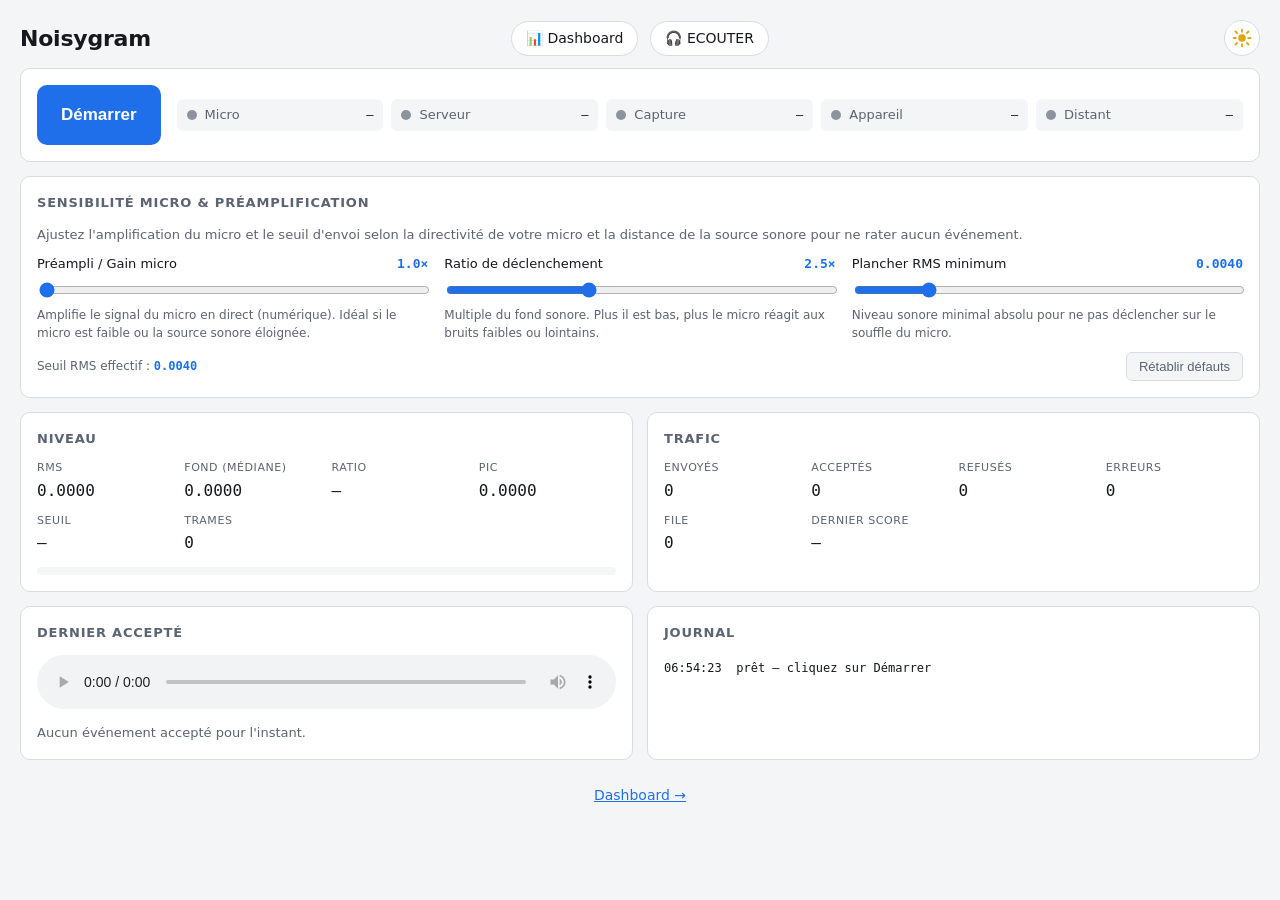
==== backend/static/client/index.html @ d802d4c7 "feat: initial commit for Noisygram with Quality Center and segment-level reference catalogue" ====
<!doctype html>
<html lang="fr">
<head>
<meta charset="utf-8">
<meta name="viewport" content="width=device-width, initial-scale=1">
<title>Noisygram — Capture</title>
<link rel="icon" type="image/svg+xml" href="data:image/svg+xml,%3Csvg xmlns='http://www.w3.org/2000/svg' viewBox='0 0 32 32'%3E%3Crect width='32' height='32' rx='6' fill='%231f6feb'/%3E%3Cpath d='M7 16v0m3-4v8m3-7v6m3-10v14m3-11v8m3-6v4m3-2v0' stroke='white' stroke-width='2.2' stroke-linecap='round'/%3E%3C/svg%3E">
<script>
  (function() {
    try {
      var p = new URLSearchParams(window.location.search).get('theme');
      var t = p || localStorage.getItem('noisygram.theme') || localStorage.getItem('aboigramme.theme');
      if (t) document.documentElement.dataset.theme = t;
    } catch (e) {}
  })();
</script>
<link rel="stylesheet" href="style.css?v=16">
</head>
<body>

<!-- Bandeau de préflight. Masqué par défaut : il ne s'affiche que si le
     contexte n'est pas sécurisé, auquel cas RIEN d'autre ne peut marcher. -->
<div id="preflight" class="banner banner--error" hidden>
  <strong>Le microphone est inaccessible depuis cette origine.</strong>
  <p>
    Chrome et Firefox ne donnent accès au micro que sur <code>https://</code> ou
    <code>localhost</code>. Depuis <code id="pf-origin">…</code>, l'objet
    <code>navigator.mediaDevices</code> est <em>indéfini</em> — l'échec est
    total, pas partiel.
  </p>
  <p>
    Ce n'est pas une question de permission, et aucun réglage du navigateur
    dans cette page n'y changera quoi que ce soit.
    <a href="/docs/CHROME_INSECURE_ORIGIN.md">Procédure de contournement →</a>
  </p>
</div>

<header>
  <div class="header-left">
    <h1><a href="https://noisy.virtuaworld.org/dashboard/" class="titre-lien">Noisygram</a></h1>
  </div>
  <nav class="header-center">
    <a href="https://noisy.virtuaworld.org/dashboard/" class="nav-item">📊 Dashboard</a>
    <a href="https://noisy.virtuaworld.org/listen/" class="nav-item">🎧 ECOUTER</a>
  </nav>
  <div class="header-right">
    <button id="theme" type="button" class="btn-theme" title="Passer au mode sombre" aria-label="Passer au mode sombre">
      <svg class="icon-theme icon-sun" viewBox="0 0 24 24" width="20" height="20" fill="none" stroke="#e5a50a" stroke-width="2.2" stroke-linecap="round" stroke-linejoin="round">
        <circle cx="12" cy="12" r="4.5" fill="#e5a50a" stroke="none"/>
        <line x1="12" y1="2" x2="12" y2="4.5"/>
        <line x1="12" y1="19.5" x2="12" y2="22"/>
        <line x1="4.22" y1="4.22" x2="5.99" y2="5.99"/>
        <line x1="18.01" y1="18.01" x2="19.78" y2="19.78"/>
        <line x1="2" y1="12" x2="4.5" y2="12"/>
        <line x1="19.5" y1="12" x2="22" y2="12"/>
        <line x1="4.22" y1="19.78" x2="5.99" y2="18.01"/>
        <line x1="18.01" y1="5.99" x2="19.78" y2="4.22"/>
      </svg>
    </button>
  </div>
</header>

<main>
  <section class="card controls card-wide">
    <button id="toggle" type="button" disabled>Démarrer</button>
    <ul class="pills">
      <li class="pill" id="pill-mic"><span class="dot"></span><span class="lbl">Micro</span><span class="val">—</span></li>
      <li class="pill" id="pill-ws"><span class="dot"></span><span class="lbl">Serveur</span><span class="val">—</span></li>
      <li class="pill" id="pill-capture"><span class="dot"></span><span class="lbl">Capture</span><span class="val">—</span></li>
      <li class="pill" id="pill-device"><span class="dot"></span><span class="lbl">Appareil</span><span class="val">—</span></li>
      <li class="pill" id="pill-live"><span class="dot"></span><span class="lbl">Distant</span><span class="val">—</span></li>
    </ul>
  </section>

  <section class="card card-wide" id="card-settings">
    <h2>Sensibilité micro & Préamplification</h2>
    <p class="hint">Ajustez l'amplification du micro et le seuil d'envoi selon la directivité de votre micro et la distance de la source sonore pour ne rater aucun événement.</p>
    <div class="settings-grid">
      <div class="setting-item">
        <label class="setting-label" for="cfg-mic-gain">
          <span>Préampli / Gain micro</span>
          <span class="setting-val" id="val-mic-gain">1.0×</span>
        </label>
        <input type="range" id="cfg-mic-gain" class="setting-range" min="1.0" max="5.0" step="0.1" value="1.0">
        <p class="setting-desc">Amplifie le signal du micro en direct (numérique). Idéal si le micro est faible ou la source sonore éloignée.</p>
      </div>
      <div class="setting-item">
        <label class="setting-label" for="cfg-trigger-ratio">
          <span>Ratio de déclenchement</span>
          <span class="setting-val" id="val-trigger-ratio">2.5×</span>
        </label>
        <input type="range" id="cfg-trigger-ratio" class="setting-range" min="1.1" max="5.0" step="0.1" value="2.5">
        <p class="setting-desc">Multiple du fond sonore. Plus il est bas, plus le micro réagit aux bruits faibles ou lointains.</p>
      </div>
      <div class="setting-item">
        <label class="setting-label" for="cfg-min-floor">
          <span>Plancher RMS minimum</span>
          <span class="setting-val" id="val-min-floor">0.0040</span>
        </label>
        <input type="range" id="cfg-min-floor" class="setting-range" min="0.0005" max="0.0200" step="0.0005" value="0.0040">
        <p class="setting-desc">Niveau sonore minimal absolu pour ne pas déclencher sur le souffle du micro.</p>
      </div>
    </div>
    <div style="display:flex; justify-content:space-between; align-items:center; margin-top:10px;">
      <span class="setting-desc">Seuil RMS effectif : <strong id="val-effective-threshold" class="setting-val">—</strong></span>
      <button type="button" id="cfg-reset" class="btn-reset">Rétablir défauts</button>
    </div>
  </section>

  <!-- Le relevé live est l'accessoire de débogage le plus utile quand
       quelqu'un est dehors avec un portable : on voit immédiatement si le
       seuil est sensé, ou si le micro sort un pic à 0,002. -->
  <section class="card">
    <h2>Niveau</h2>
    <dl class="readout">
      <div><dt>RMS</dt><dd id="ro-rms">—</dd></div>
      <div><dt>Fond (médiane)</dt><dd id="ro-bg">—</dd></div>
      <div><dt>Ratio</dt><dd id="ro-ratio">—</dd></div>
      <div><dt>Pic</dt><dd id="ro-peak">—</dd></div>
      <div><dt>Seuil</dt><dd id="ro-threshold">—</dd></div>
      <div><dt>Trames</dt><dd id="ro-frames">—</dd></div>
    </dl>
    <div class="meter"><div class="meter-fill" id="meter"></div></div>
  </section>

  <section class="card">
    <h2>Trafic</h2>
    <dl class="readout">
      <div><dt>Envoyés</dt><dd id="c-sent">0</dd></div>
      <div><dt>Acceptés</dt><dd id="c-accepted">0</dd></div>
      <div><dt>Refusés</dt><dd id="c-rejected">0</dd></div>
      <div><dt>Erreurs</dt><dd id="c-errors">0</dd></div>
      <div><dt>File</dt><dd id="c-queue">0</dd></div>
      <div><dt>Dernier score</dt><dd id="c-score">—</dd></div>
    </dl>
  </section>

  <!-- Écouter le dernier MP3 accepté vérifie la qualité audio de bout en bout
       sans passer par le dashboard. -->
  <section class="card">
    <h2>Dernier accepté</h2>
    <audio id="player" controls preload="none"></audio>
    <p class="hint" id="player-hint">Aucun événement accepté pour l'instant.</p>
  </section>

  <!-- L'opérateur n'ouvrira pas la console de développement. -->
  <section class="card">
    <h2>Journal</h2>
    <ol class="log" id="log"></ol>
  </section>
</main>

<footer>
  <!-- URL ABSOLUE, en dur, et surtout PAS relative. La capture et l'admin sont
       servis sur deux hôtes distincts : un « /dashboard/ » relatif viserait le
       site de capture, qui répond 404.

       Écrite ici et non réécrite par app.js : ce fichier-ci n'est pas mis en
       cache par Cloudflare (cf-cache-status: DYNAMIC), alors qu'un .js l'est
       quatre heures (max-age=14400). Un lien réparé par le JS resterait donc
       cassé jusqu'à l'expiration du cache, chez chaque visiteur.

       Si le nom de domaine change, c'est ICI qu'il faut le changer. -->
  <a href="https://noisy.virtuaworld.org/dashboard/">Dashboard →</a>
</footer>

<script src="app.js?v=16"></script>
</body>
</html>
---- backend/static/client/style.css ----
/* Aboigramme — page de capture.

   Deux règles tenues partout :
   • l'état n'est JAMAIS porté par la couleur seule (point coloré + texte) ;
   • aucune couleur codée en dur dans le JS — le thème se pilote ici. */

:root {
  color-scheme: light;

  --surface: #ffffff;
  --surface-2: #f4f5f7;
  --border: #d8dce2;
  --text: #16181d;
  --text-dim: #5b6472;

  --accent: #1f6feb;

  --ok: #1a7f37;
  --warn: #9a6700;
  --error: #cf222e;
  --idle: #8b949e;
  --busy: #1f6feb;

  --radius: 10px;
  --mono: ui-monospace, SFMono-Regular, "SF Mono", Menlo, Consolas, monospace;
}

@media (prefers-color-scheme: dark) {
  :root:where(:not([data-theme="light"])) {
    color-scheme: dark;
    --surface: #16181d;
    --surface-2: #1e2127;
    --border: #30363d;
    --text: #e6edf3;
    --text-dim: #9198a1;

    --accent: #4493f8;
    --ok: #3fb950;
    --warn: #d29922;
    --error: #f85149;
    --idle: #6e7681;
    --busy: #4493f8;
  }
}

:root[data-theme="dark"] {
  color-scheme: dark;
  --surface: #16181d;
  --surface-2: #1e2127;
  --border: #30363d;
  --text: #e6edf3;
  --text-dim: #9198a1;

  --accent: #4493f8;
  --ok: #3fb950;
  --warn: #d29922;
  --error: #f85149;
  --idle: #6e7681;
  --busy: #4493f8;
}

* { box-sizing: border-box; }

body {
  margin: 0;
  padding: 0 20px 48px;
  background: var(--surface-2);
  color: var(--text);
  font: 15px/1.5 system-ui, -apple-system, "Segoe UI", Roboto, sans-serif;
  width: 100%;
}

header {
  width: 100%;
  max-width: 1600px;
  margin: 0 auto;
  padding: 20px 0 12px;
  display: flex;
  align-items: center;
  justify-content: space-between;
  gap: 16px;
}

.header-left {
  display: flex;
  flex-direction: column;
  flex: 1;
  min-width: 0;
}

.header-center {
  display: flex;
  align-items: center;
  justify-content: center;
  gap: 12px;
  flex: 0 0 auto;
}

.header-right {
  display: flex;
  align-items: center;
  justify-content: flex-end;
  gap: 12px;
  flex: 1;
}

.nav-item {
  display: inline-flex;
  align-items: center;
  gap: 8px;
  font-size: 14px;
  font-weight: 500;
  text-decoration: none;
  color: var(--text);
  padding: 6px 14px;
  border-radius: 20px;
  background: var(--surface);
  border: 1px solid var(--border);
  transition: all 0.15s ease;
}
.nav-item:hover {
  border-color: var(--accent);
  color: var(--accent);
  text-decoration: none;
}
.nav-item.active {
  background: var(--accent);
  border-color: var(--accent);
  color: #ffffff;
  font-weight: 600;
}

button#theme, .btn-theme {
  width: 36px;
  height: 36px;
  min-width: 36px;
  min-height: 36px;
  border-radius: 50%;
  display: inline-flex;
  align-items: center;
  justify-content: center;
  padding: 0;
  cursor: pointer;
  background: var(--surface);
  border: 1px solid var(--border);
  color: var(--text);
  transition: background 0.15s ease, border-color 0.15s ease, transform 0.1s ease;
  flex-shrink: 0;
}
button#theme:hover, .btn-theme:hover {
  border-color: var(--accent);
  background: var(--surface-2);
}
button#theme:active, .btn-theme:active {
  transform: scale(0.94);
}
.icon-theme {
  display: block;
  pointer-events: none;
}

@media (max-width: 680px) {
  header {
    flex-wrap: wrap;
  }
  .header-left { order: 1; flex: 1 1 auto; }
  .header-right { order: 2; flex: 0 0 auto; }
  .header-center { order: 3; width: 100%; margin-top: 8px; justify-content: center; }
}

h1 { margin: 0; font-size: 22px; letter-spacing: -0.01em; }
h1 a { color: inherit; text-decoration: none; }
h1 a:hover { color: var(--accent); }
h2 { margin: 0 0 12px; font-size: 13px; font-weight: 600;
     text-transform: uppercase; letter-spacing: 0.06em; color: var(--text-dim); }
.sub { margin: 2px 0 0; color: var(--text-dim); font-size: 13px; }

main { width: 100%; max-width: 1600px; margin: 0 auto; display: grid; gap: 14px; }

@media (min-width: 900px) {
  main {
    grid-template-columns: 1fr 1fr;
  }
  .controls, .banner, .card-wide {
    grid-column: 1 / -1;
  }
}

.card {
  background: var(--surface);
  border: 1px solid var(--border);
  border-radius: var(--radius);
  padding: 16px;
}

/* ---------------------------------------------------------------- bandeau */

.banner {
  width: 100%;
  max-width: 1600px;
  margin: 16px auto 0;
  padding: 14px 16px;
  border-radius: var(--radius);
  border: 1px solid var(--error);
  background: var(--surface);
}
.banner strong { display: block; margin-bottom: 6px; }
.banner p { margin: 6px 0 0; font-size: 14px; color: var(--text-dim); }
.banner code {
  font-family: var(--mono); font-size: 13px;
  background: var(--surface-2); padding: 1px 5px; border-radius: 4px;
}
.banner a { color: var(--accent); }

/* ------------------------------------------------------- réglages du seuil */

.settings-grid {
  display: grid;
  gap: 16px;
  grid-template-columns: repeat(auto-fit, minmax(260px, 1fr));
  margin-top: 10px;
}
.setting-item {
  display: flex;
  flex-direction: column;
  gap: 6px;
}
.setting-label {
  display: flex;
  justify-content: space-between;
  align-items: baseline;
  font-size: 13px;
  font-weight: 500;
  color: var(--text);
}
.setting-val {
  font-family: var(--mono);
  font-weight: 600;
  color: var(--accent);
}
.setting-desc {
  font-size: 12px;
  color: var(--text-dim);
  margin: 0;
}
.setting-range {
  width: 100%;
  accent-color: var(--accent);
  cursor: pointer;
}
.btn-reset {
  padding: 6px 12px;
  font-size: 13px;
  background: var(--surface-2);
  color: var(--text-dim);
  border: 1px solid var(--border);
  border-radius: 6px;
  cursor: pointer;
}
.btn-reset:hover {
  color: var(--text);
  border-color: var(--text-dim);
}

/* --------------------------------------------------------------- contrôles */

.controls { display: flex; flex-wrap: wrap; gap: 16px; align-items: center; }

#toggle {
  min-width: 120px; min-height: 60px;   /* cible tactile, on est dehors */
  padding: 0 24px;
  font-size: 17px; font-weight: 600;
  color: #fff; background: var(--accent);
  border: none; border-radius: var(--radius);
  cursor: pointer;
}
#toggle:hover:not(:disabled) { filter: brightness(1.1); }
#toggle:disabled { opacity: 0.5; cursor: default; }

.pills {
  list-style: none; margin: 0; padding: 0;
  display: grid;
  grid-template-columns: repeat(auto-fit, minmax(190px, 1fr));
  gap: 8px; flex: 1; min-width: 260px;
}

.pill {
  display: grid;
  grid-template-columns: 10px 1fr auto;
  align-items: center; gap: 8px;
  padding: 6px 10px;
  background: var(--surface-2);
  border-radius: 6px;
  font-size: 13px;
}
.pill .lbl { color: var(--text-dim); }
.pill .val { font-family: var(--mono); font-size: 12px; }
.pill .dot { width: 10px; height: 10px; border-radius: 50%; background: var(--idle); }

/* L'état est porté par le point ET par le texte : lisible en niveaux de gris
   comme pour un daltonisme. */
.pill[data-state="ok"]    .dot { background: var(--ok); }
.pill[data-state="warn"]  .dot { background: var(--warn); }
.pill[data-state="error"] .dot { background: var(--error); }
.pill[data-state="busy"]  .dot { background: var(--busy); }
.pill[data-state="idle"]  .dot { background: var(--idle); }

/* ----------------------------------------------------------- relevé live */

.readout {
  display: grid; grid-template-columns: repeat(auto-fit, minmax(110px, 1fr));
  gap: 10px; margin: 0 0 12px;
}
.readout > div { display: flex; flex-direction: column; gap: 2px; }
.readout dt { font-size: 11px; text-transform: uppercase;
              letter-spacing: 0.05em; color: var(--text-dim); }
.readout dd { margin: 0; font-family: var(--mono); font-size: 16px;
              font-variant-numeric: tabular-nums; }

.meter {
  height: 8px; background: var(--surface-2);
  border-radius: 4px; overflow: hidden;
}
.meter-fill {
  height: 100%; width: 0%; background: var(--idle);
  transition: width 120ms linear;
}
.meter-fill[data-hot="oui"] { background: var(--ok); }

/* ------------------------------------------------------------------ audio */

audio { width: 100%; }
.hint { margin: 8px 0 0; font-size: 13px; color: var(--text-dim); }

/* --------------------------------------------------------------- journal */

.log {
  list-style: none; margin: 0; padding: 0;
  font-family: var(--mono); font-size: 12px;
  max-height: 260px; overflow-y: auto;
}
.log-line {
  padding: 4px 0;
  border-bottom: 1px solid var(--border);
  white-space: pre-wrap; word-break: break-word;
}
.log-line:last-child { border-bottom: none; }
.log-line--ok    { color: var(--ok); }
.log-line--warn  { color: var(--warn); }
.log-line--error { color: var(--error); }

footer { width: 100%; max-width: 1600px; margin: 24px auto 0; text-align: center; }
footer a { color: var(--accent); font-size: 14px; }

@media (prefers-reduced-motion: reduce) {
  * { transition: none !important; animation: none !important; }
}
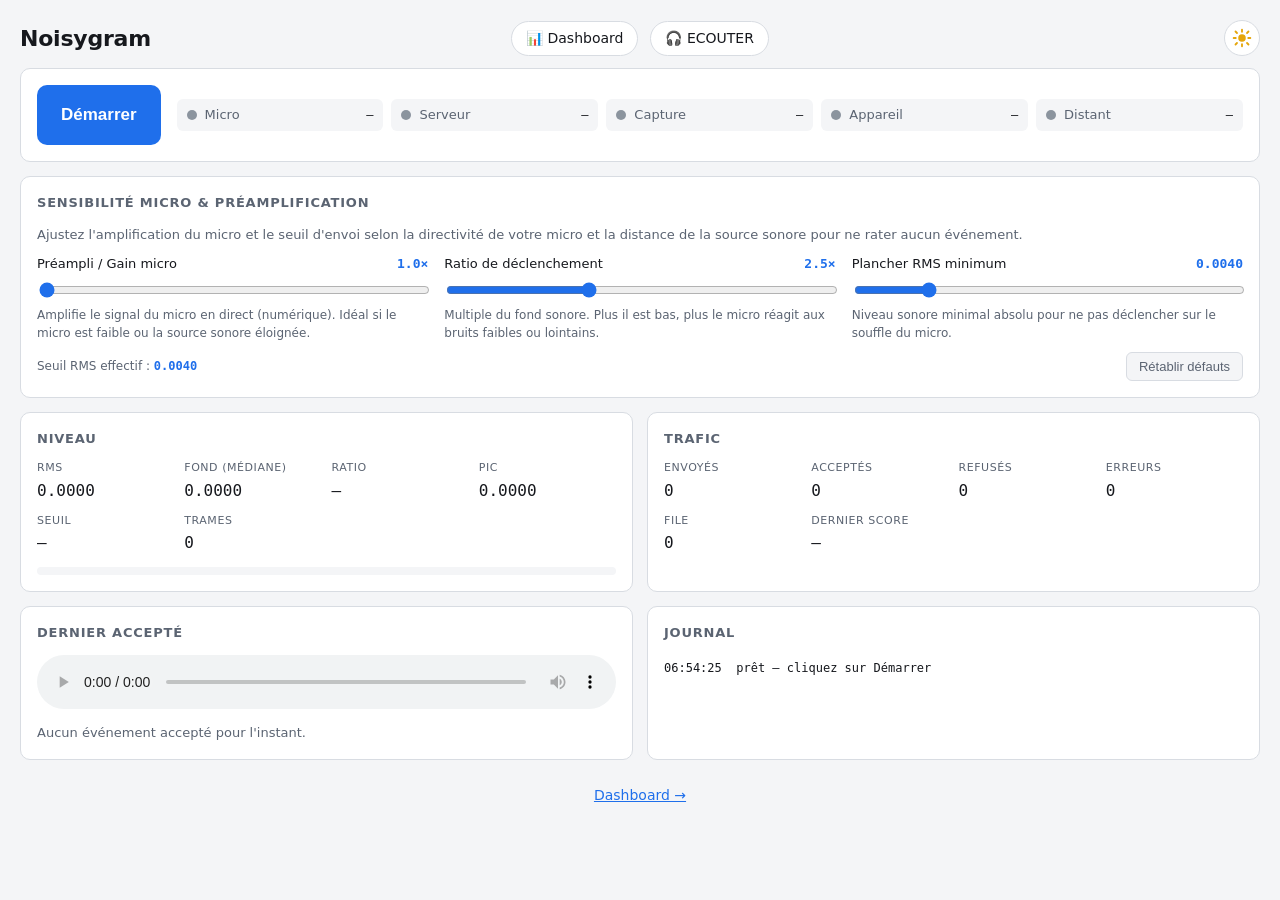
==== commit 598c5755: "refactor: généralise le vocabulaire — le projet qualifie du bruit, pas des aboiements Le projet s'ap" ====
--- a/backend/static/client/index.html
+++ b/backend/static/client/index.html
@@ -9,7 +9,7 @@
   (function() {
     try {
       var p = new URLSearchParams(window.location.search).get('theme');
-      var t = p || localStorage.getItem('noisygram.theme') || localStorage.getItem('aboigramme.theme');
+      var t = p || localStorage.getItem('noisygram.theme') || localStorage.getItem('noisygram.theme');
       if (t) document.documentElement.dataset.theme = t;
     } catch (e) {}
   })();
--- a/backend/static/client/style.css
+++ b/backend/static/client/style.css
@@ -1,4 +1,4 @@
-/* Aboigramme — page de capture.
+/* Noisygram — page de capture.
 
    Deux règles tenues partout :
    • l'état n'est JAMAIS porté par la couleur seule (point coloré + texte) ;
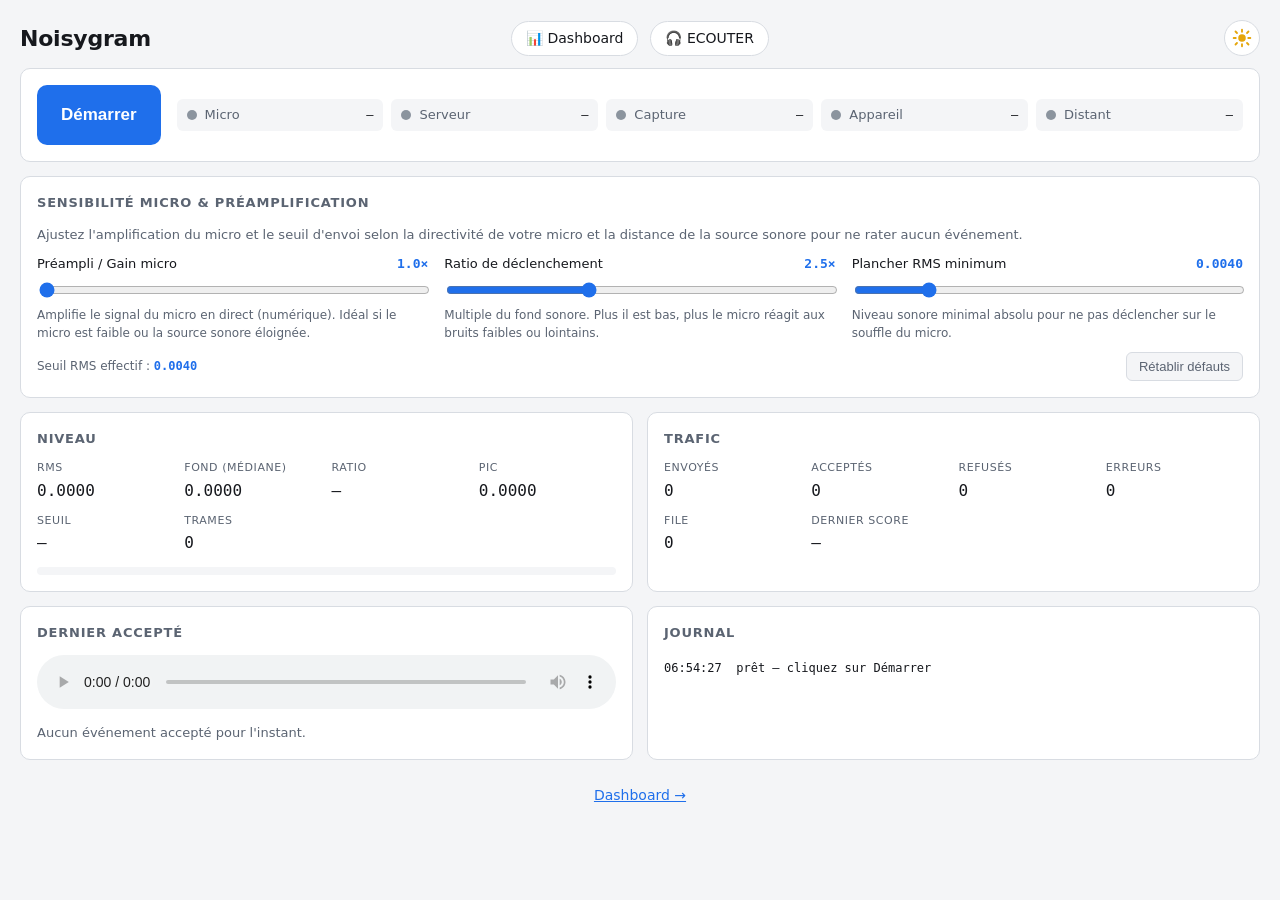
==== commit c01ba06a: "fix: répare trois dégâts du renommage et incrémente le cache des pages Le commit 598c575 a introduit" ====
--- a/backend/static/client/index.html
+++ b/backend/static/client/index.html
@@ -9,12 +9,12 @@
   (function() {
     try {
       var p = new URLSearchParams(window.location.search).get('theme');
-      var t = p || localStorage.getItem('noisygram.theme') || localStorage.getItem('noisygram.theme');
+      var t = p || localStorage.getItem('noisygram.theme') || localStorage.getItem('aboigramme.theme');
       if (t) document.documentElement.dataset.theme = t;
     } catch (e) {}
   })();
 </script>
-<link rel="stylesheet" href="style.css?v=16">
+<link rel="stylesheet" href="style.css?v=17">
 </head>
 <body>
 
@@ -164,6 +164,6 @@
   <a href="https://noisy.virtuaworld.org/dashboard/">Dashboard →</a>
 </footer>
 
-<script src="app.js?v=16"></script>
+<script src="app.js?v=17"></script>
 </body>
 </html>
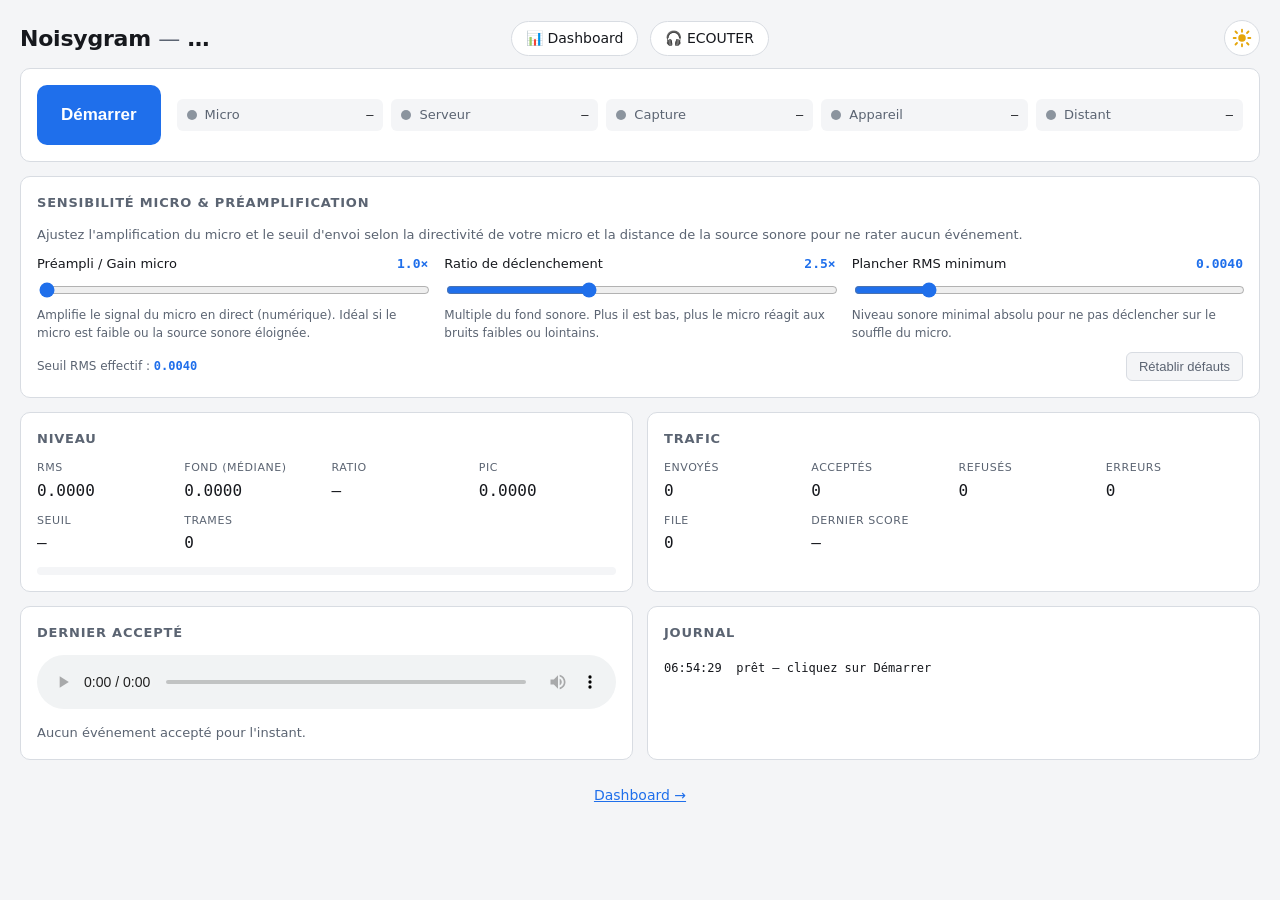
==== commit 083d0e30: "fix(client): le poste de terrain dit quel projet il alimente Le poste d'écoute affichait « Noisygram" ====
--- a/backend/static/client/index.html
+++ b/backend/static/client/index.html
@@ -14,7 +14,7 @@
     } catch (e) {}
   })();
 </script>
-<link rel="stylesheet" href="style.css?v=17">
+<link rel="stylesheet" href="style.css?v=18">
 </head>
 <body>
 
@@ -37,7 +37,15 @@
 
 <header>
   <div class="header-left">
-    <h1><a href="https://noisy.virtuaworld.org/dashboard/" class="titre-lien">Noisygram</a></h1>
+    <!-- Le projet surveillé, annoncé par la capture dans le hello_ack. Le poste
+         de terrain est le seul écran devant lequel on se trouve quand on
+         alimente : il doit dire ce qu'il compte. Le texte reste vide jusqu'à la
+         connexion — afficher un nom d'avance serait le deviner. -->
+    <h1>
+      <a href="https://noisy.virtuaworld.org/dashboard/" class="titre-lien">Noisygram</a>
+      <span class="titre-sep">—</span>
+      <span id="projet-courant">…</span>
+    </h1>
   </div>
   <nav class="header-center">
     <a href="https://noisy.virtuaworld.org/dashboard/" class="nav-item">📊 Dashboard</a>
@@ -164,6 +172,6 @@
   <a href="https://noisy.virtuaworld.org/dashboard/">Dashboard →</a>
 </footer>
 
-<script src="app.js?v=17"></script>
+<script src="app.js?v=18"></script>
 </body>
 </html>
--- a/backend/static/client/style.css
+++ b/backend/static/client/style.css
@@ -171,6 +171,24 @@
 h1 { margin: 0; font-size: 22px; letter-spacing: -0.01em; }
 h1 a { color: inherit; text-decoration: none; }
 h1 a:hover { color: var(--accent); }
+
+/* ⚠️ Ce fichier nomme ses variables autrement que ceux du dashboard et de
+   l'écoute : `--text-dim` et non `--muted`, `--text` et non `--ink`. Une
+   variable absente rend la déclaration invalide SANS erreur nulle part — donc
+   on n'emploie que celles qui existent ici. */
+
+/* Le tiret sépare sans peser. */
+.titre-sep {
+  color: var(--text-dim);
+  font-weight: 400;
+}
+
+/* Le projet surveillé, annoncé par la capture dans le hello_ack. Mis en avant :
+   c'est l'information qu'on vient chercher sur cet écran, puisqu'on n'a que
+   celui-là sous les yeux quand on alimente. */
+#projet-courant {
+  font-weight: 600;
+}
 h2 { margin: 0 0 12px; font-size: 13px; font-weight: 600;
      text-transform: uppercase; letter-spacing: 0.06em; color: var(--text-dim); }
 .sub { margin: 2px 0 0; color: var(--text-dim); font-size: 13px; }
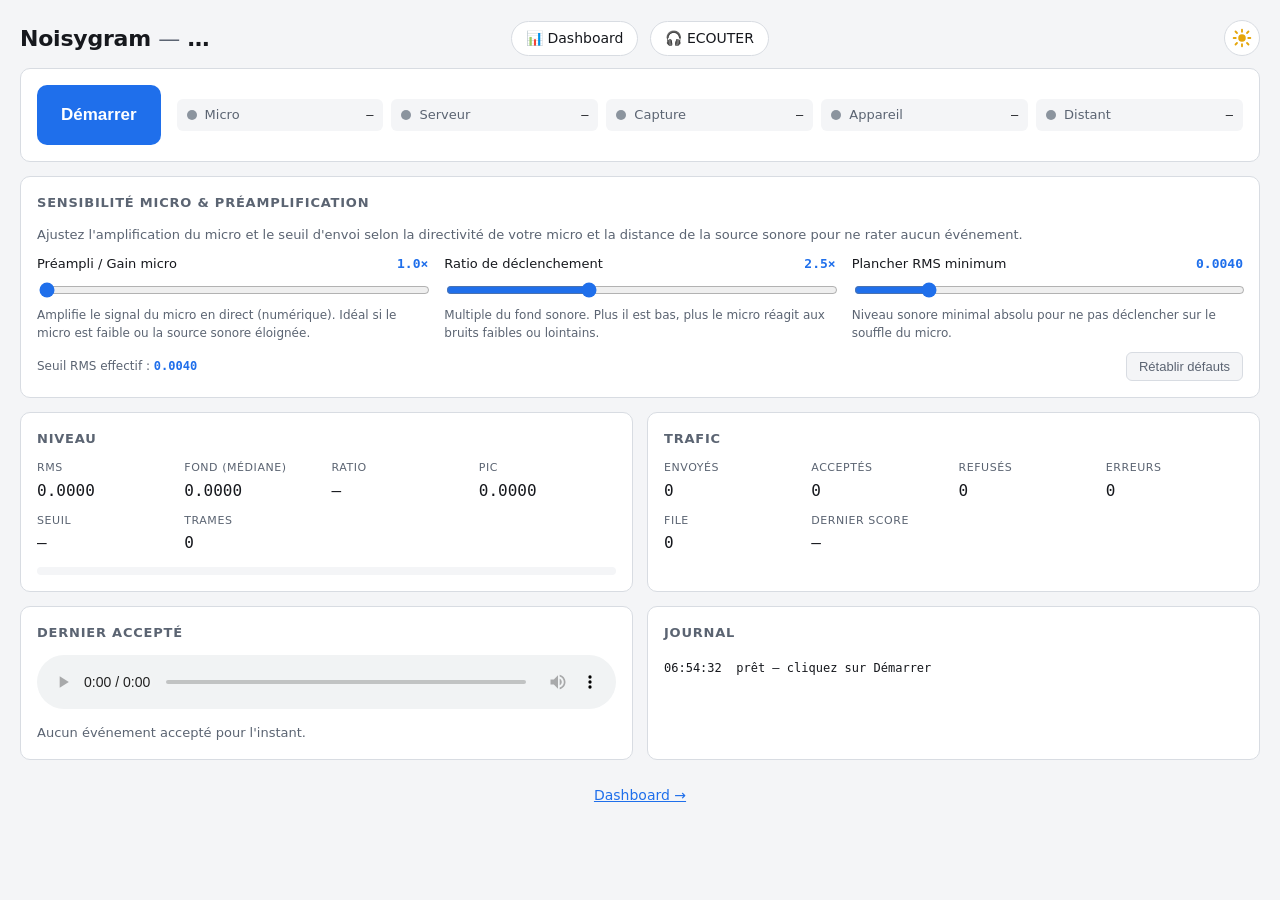
==== commit 089e0b91: "fix(projet): le projet surveillé se suit à chaud — le redémarrage n'a jamais été nécessaire Le dashb" ====
--- a/backend/static/client/index.html
+++ b/backend/static/client/index.html
@@ -37,10 +37,12 @@
 
 <header>
   <div class="header-left">
-    <!-- Le projet surveillé, annoncé par la capture dans le hello_ack. Le poste
-         de terrain est le seul écran devant lequel on se trouve quand on
-         alimente : il doit dire ce qu'il compte. Le texte reste vide jusqu'à la
-         connexion — afficher un nom d'avance serait le deviner. -->
+    <!-- Le projet surveillé. Le poste de terrain est le seul écran devant
+         lequel on se trouve quand on alimente : il doit dire ce qu'il compte.
+         Le nom vient de la capture — au chargement par `GET /api/projets/courant`
+         (le WebSocket ne s'ouvre qu'à Démarrer), puis du `hello_ack` et de
+         `projet_change`. Il reste à « … » jusque-là : l'afficher d'avance
+         serait le deviner. -->
     <h1>
       <a href="https://noisy.virtuaworld.org/dashboard/" class="titre-lien">Noisygram</a>
       <span class="titre-sep">—</span>
@@ -172,6 +174,6 @@
   <a href="https://noisy.virtuaworld.org/dashboard/">Dashboard →</a>
 </footer>
 
-<script src="app.js?v=18"></script>
+<script src="app.js?v=19"></script>
 </body>
 </html>
